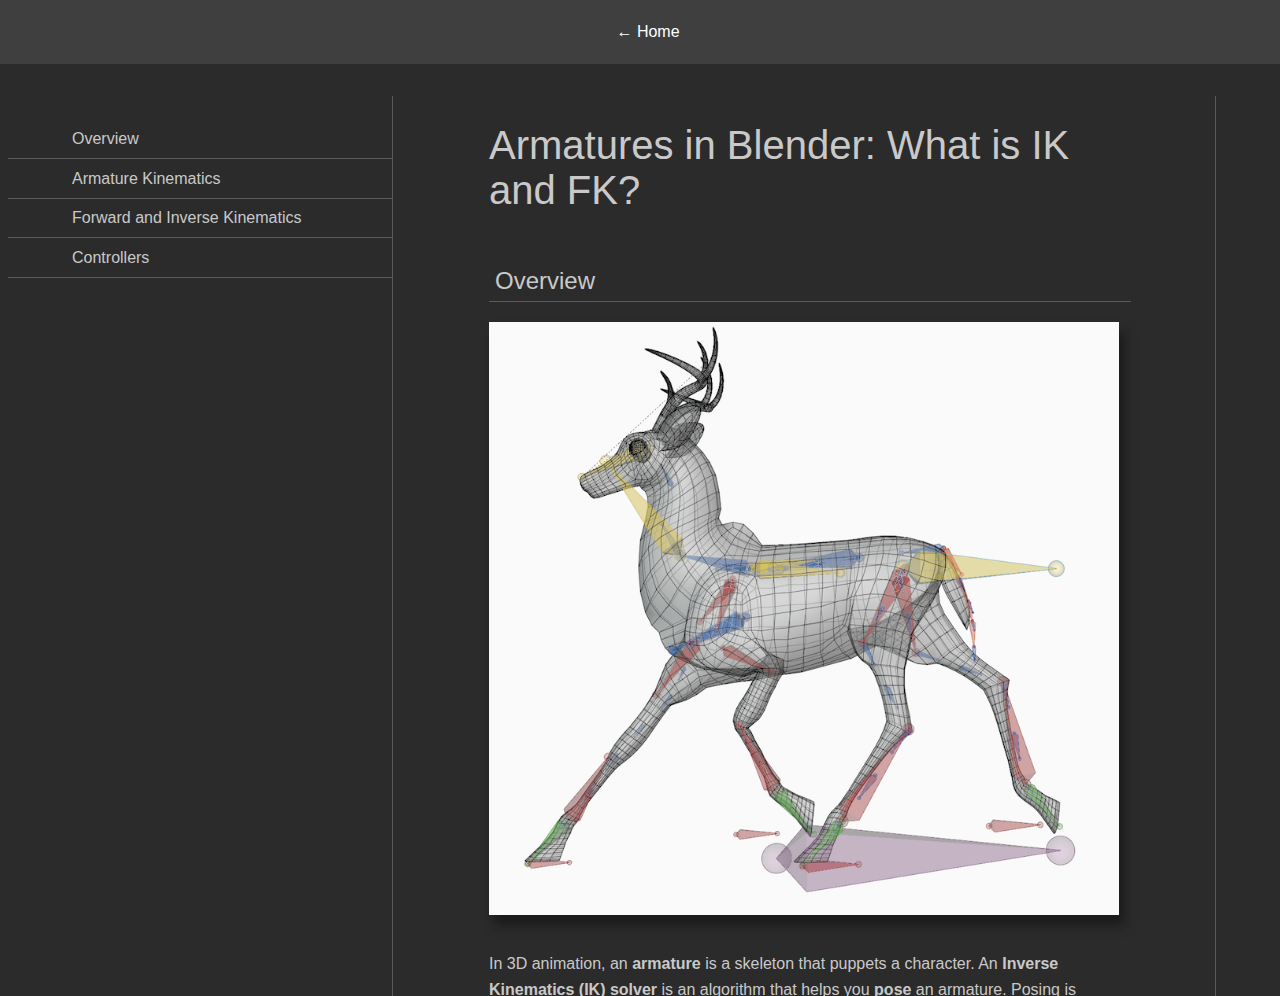
==== articles/ik/ik.html @ 30133704 "added files to ik folder" ====
<!DOCTYPE html>

<html>
<head>
    <title>
        Inverse Kinematics (IK) in Blender
    </title>
</head>

<style>

a{
    text-decoration:none;
    color: silver;
}

body{
    background-color:rgb(43, 43, 43);
    margin:0;
}
article{
    height:100vh;
    margin-right:4em;
    padding-right:6em;
    padding-left:6em;
    border-right: 1px solid rgb(90, 90, 90);
    border-left: 1px solid rgb(90, 90, 90);
    overflow: scroll;
}

#home{
    display:flex;
    align-items: center;
    justify-content: center;
    height: 4em;
    padding-left: 1em;
    font-family: sans-serif;
    background-color: rgb(63, 63, 63);
    color:white;
    margin-bottom: 2em;
}

#article_nav_container{
    display:flex;
}

.nav_container{
    display:flex;
    width:24em;
    padding:4px;
    flex-direction: column;
}

.nav{
    width:24em;
    padding:4px;
}
.nav li{
    text-decoration:none;
    font-family:Verdana, Geneva, Tahoma, sans-serif;
    font-size:16px;
    border-bottom:1px solid rgb(90, 90, 90);
    padding:0.4em;
    padding-left:4em;
}

.nav li:hover{
    background-color:rgb(84, 84, 84);
}
.nav ul{
    padding:0;
}

h1{
    font-family:sans-serif;
    font-size:40px;
    color:rgb(201, 201, 201);
    font-weight: 100;
}

h2{
    margin-top:2em;
    font-family:sans-serif;
    font-size:24px;
    color:rgb(201, 201, 201);
    font-weight:100;
    width:100%;
    border-bottom:1px solid rgb(90, 90, 90);
    padding:6px;
}

p, li{
    font-family:Verdana, Geneva, Tahoma, sans-serif;
    font-size: 16px;
    color:rgb(201, 201, 201);
    line-height:1.6;
}

.li_step{
    padding:6px;
    list-style:square;
}

img{
    display:inline-block;
    box-shadow:5px 10px 10px rgba(10,10,10,0.5);
    margin-bottom:1em;
    max-width: 100%;
}

.step{
    padding-left:10px;
    width:100%;
    margin:auto;
    margin-bottom: 2em;
    border-left:1px solid rgb(92, 92, 92);
}

.step_n{
    color:silver;
    font-weight: bold;
    font-size:28px;
    border-radius: 100%;
    padding-right:12px;
    padding-left:12px;
    padding-top:6px;
    padding-bottom:4px;
    margin-right:1em;
}

code{
    color:rgb(120, 209, 250);
    padding-top:2px;
    padding-left:4px;
    padding-right:4px;
    border-radius:2px;
    font-size:16px;
    border-top:1px solid rgb(140, 140, 140);
    border-right:1px solid rgb(140, 140, 140);
    border-bottom:1px solid rgb(0, 0, 0);
    border-left:1px solid rgb(0, 0, 0);
}

.key{
    display:inline;
    background-color:rgb(191, 191, 191);
    color:rgb(0, 0, 0);
    padding-left:6px;
    padding-right:6px;
    padding-top:2px;
    border-radius: 2px;
    font-size:14px;
    border-top: 2px solid rgb(230, 230, 230);
    border-bottom: 2px solid rgb(123, 123, 123);
}

#logo{
        width:5em;
        height:8em;
        background-image: url('../logo.png');
        background-size:cover;
        align-self: center;
        margin-top:1em;
        margin-bottom: 1em;
    }

.c{
    border:none;
    color:silver;
}

table, td, th{
    border:1px solid silver;
    border-collapse: collapse;
    font-family:monospace;
    font-size: 14px;
    color:rgb(201, 201, 201);
    line-height:1.6;
    padding:6px;
}
</style>

<body> 
<a id="home" href="../../index.html">&larr; Home</a>
<div id="article_nav_container">
    <div class="nav_container">
        <ul class="nav">
            <a href="ik.html#overview"><li>Overview</li></a>
            <a href="ik.html#armature"><li>Armature Kinematics</li></a>
            <a href="ik.html#fkik"><li>Forward and Inverse Kinematics</li></a>
            <a href="ik.html#controllers"><li>Controllers</li></a>
        </ul>
    </div>

    <article>
        <h1>Armatures in Blender: What is IK and FK?</h1>
        <h2 id="overview">Overview</h2>
        <img src="intro.png">
        <p>
            In 3D animation, an <b>armature</b> is a skeleton that puppets a character. 
            An <b>Inverse Kinematics (IK) solver</b> is an algorithm that helps you <b>pose</b> an armature.
            Posing is placing a character's limbs into a certain position, like standing or sitting. 
         </p>  
         <h2 id="armature">Armature Kinematics</h2>
        <p>
            An armature is made of connected <b>bones</b>. Each bone is 
            fixed in place by its <b>root</b> and rotates within a sphere of motion.
        </p>
        <img src="bone.png" style="box-shadow:none;margin-left:10em;"/>
        <p>
            Bones are connected by their roots to form joints. The root of the first bone is the root 
            of the armature. The tip of the last bone is the <b>end effector</b>. 
        </p>
        <img src="armature.png" style="box-shadow:none;margin-top:1em;margin-left:2em;"/>
        <p>
            Connected bones form a hierarchy where a <b>parent (p)</b> bone controls a <b>child (c)</b> bone.
        </p>
        <img src="p_c.png" style="box-shadow:none;margin-top:1em;margin-left:2em;"/>
        <p>
       
        <p>
            Here's the same armature in motion. The circles of rotation get bigger 
            as we move up the parent-child hierarchy. 
            The root bone rotates the entire armature while the last bone only rotates itself.
        </p>
        <img src="rotations.gif" style="box-shadow:none;margin-top:1em;width:30em;"/>
        
        <h2 id="fkik">Forward and Inverse Kinematics</h2>
      
       <p>
          There are two ways to pose an armature: <b>FK</b>  (Forward Kinematics) and <b>IK</b> (Inverse Kinematics).
       </p>
        <p>
            <b>FK (Forward Kinematics)</b>: Rotate the root bone first and then all of its child bones. The end effector is positioned last. 
        </p>
        <img src="fk_calc.png"style="box-shadow:none;">
        <img src="fk.gif"style="box-shadow:none;width:30em;">
        <p>
            <b>IK (Inverse Kinematics)</b>: Position the end effector while an IK solver automatically rotates the parent bones in reverse order.
           This is convenient for animation since it's easier to think in <b>locations</b> rather than <b>rotations</b>. 
        </p>
        <img src="ik_calc.png"style="box-shadow:none;">
        <img src="ik.gif"style="box-shadow:none;width:30em;">
         <p>
            IK is the inverse of FK, hence the name.
        </p>
        <table>
             <tr>
                 <th></th>
                 <th>first</th>
                 <th>last</th>
             </tr>
             <tr>
                 <th scope="row">FK</th>
                 <td>root bone</td>
                 <td>end effector</td>
             </tr>
             <tr>
                 <th scope="row">IK</th>
                 <td>end effector</td>
                 <td>root bone</td>
             </tr>
         </table>
         <p>
             In Blender, IK is applied to one bone called the <b>IK bone</b>. This is the bone that we want to move around. 
             All of the bones that an IK solver rotates is the <b>IK chain</b>.
         </p>
         <img src="ikchain.png"style="box-shadow:none;margin-top:1em;">
         <h2 id="controllers">Controllers</h2>
         <img src="cbones.png">
         <p>
            You can't pose an IK chain directly, so you must use <b>controllers.</b>
            Controllers are bones attached to the the IK chain.
         </p>
         <p>
           In Blender, an IK solver uses two controllers: <b>targets</b> and <b>poles</b>. 
         </p>
          <p>
             <b>Target</b>: Controls the end effector location.
          </p>
          <p>
            <b>Pole</b>: Controls the rotation of the IK chain, simliar to an elbow or knee.
         </p>
          <p>
              
          </p>
         <img src="pole_target.gif"style="box-shadow:none;width:30em;">
          <p>The reason a pole controller is needed for characters is because there are many ways for the IK solver to position an elbow. It will pick a position, but it may not be the one you want. The pole controller allows you to specify this.</p>
         <img src="ik_solutions.png">
         <h2 id="summary">Summary</h2>
      <p>
        An armature is a skeleton that controls a 3D character. An armature 
        moves based on the hierarchical connections of its bones. The tip of an armature
        that interacts with its environment is the <b>end effector</b>. 
    </p>
    <p>
        <b>Forward Kinematics (FK)</b>
        is moving each bone separately to position the end effector. An <b>Inverse Kinematics (IK) solver</b>
        is an algorithm that rotates armature bones whenever we move the end effector. An 
        <b>IK chain</b> is all of the bones that an IK solver rotates.  
    </p>
    <p>
        A <b>controller</b> is a detached bone that we use to indirectly manipulate an IK chain.
       A <b>target</b> is a controller that positions an end effector, like a hand. A <b>pole</b> is a controller
       that controls the roll of an IK chain, like an elbow. 
    </p>
    </article>

</div>

</body>
</html>
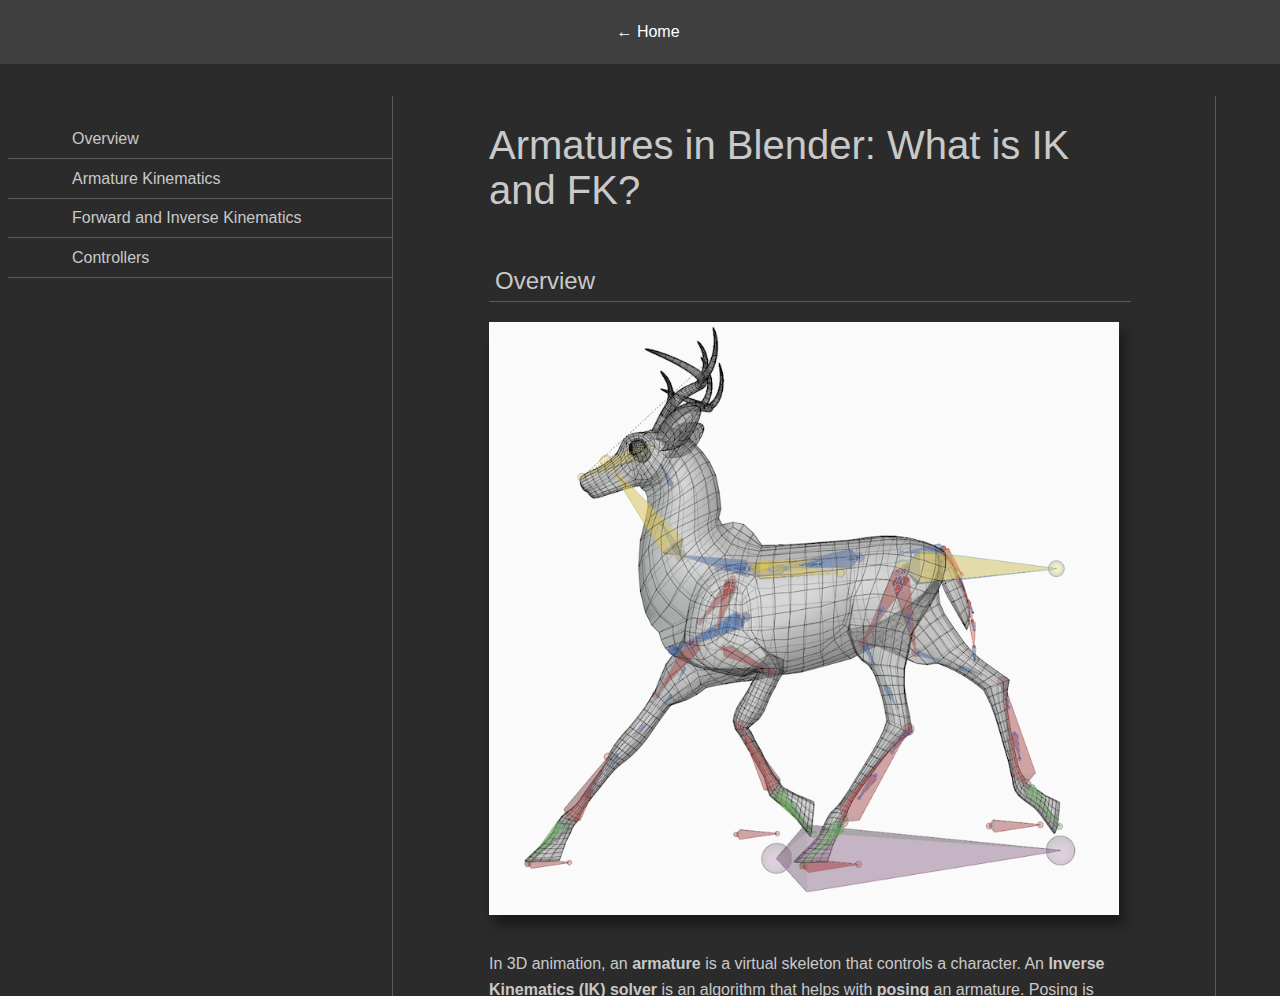
==== commit e3bbffe8: "Update ik.html" ====
--- a/articles/ik/ik.html
+++ b/articles/ik/ik.html
@@ -197,9 +197,9 @@
         <h2 id="overview">Overview</h2>
         <img src="intro.png">
         <p>
-            In 3D animation, an <b>armature</b> is a skeleton that puppets a character. 
-            An <b>Inverse Kinematics (IK) solver</b> is an algorithm that helps you <b>pose</b> an armature.
-            Posing is placing a character's limbs into a certain position, like standing or sitting. 
+            In 3D animation, an <b>armature</b> is a virtual skeleton that controls a character.
+            An <b>Inverse Kinematics (IK) solver</b> is an algorithm that helps with <b>posing</b> an armature.
+            Posing is rotating parts of the armature into certain positions, like standing or sitting.  
          </p>  
          <h2 id="armature">Armature Kinematics</h2>
         <p>
@@ -309,4 +309,4 @@
 </div>
 
 </body>
-</html>+</html>
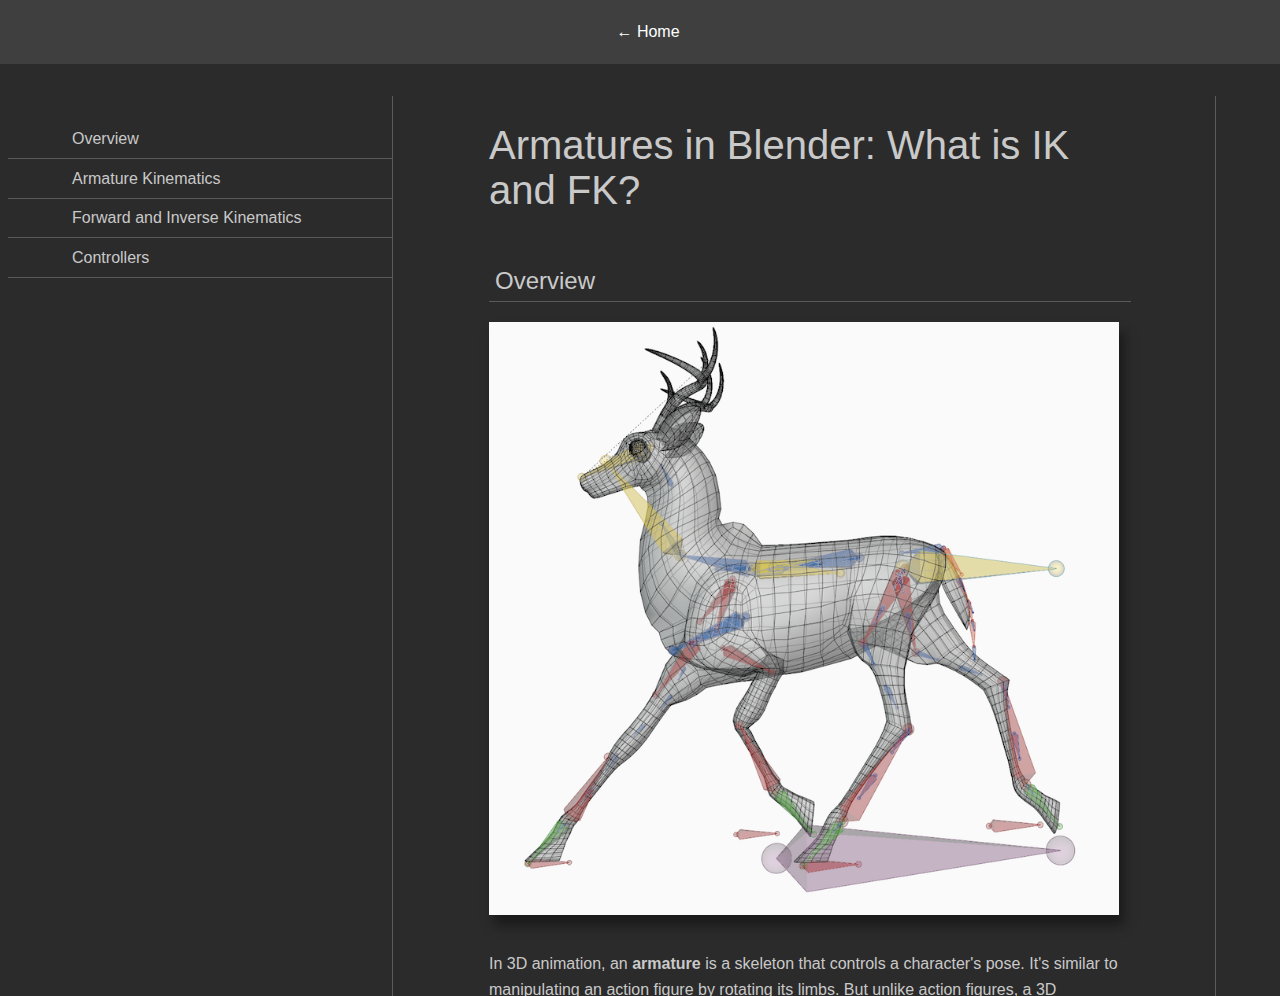
==== commit 796b35b4: "Update ik.html" ====
--- a/articles/ik/ik.html
+++ b/articles/ik/ik.html
@@ -197,10 +197,15 @@
         <h2 id="overview">Overview</h2>
         <img src="intro.png">
         <p>
-            In 3D animation, an <b>armature</b> is a virtual skeleton that controls a character.
-            An <b>Inverse Kinematics (IK) solver</b> is an algorithm that helps with <b>posing</b> an armature.
-            Posing is rotating parts of the armature into certain positions, like standing or sitting.  
+            In 3D animation, an <b>armature</b> is a skeleton that controls a character's pose. It's similar to manipulating an action figure by rotating its limbs.
+            But unlike action figures, a 3D armature enforces a hierarchy of bone connections. As a result, you can't nudge the hand to move the rest of the arm; you 
+            must rotate each part of arm individually, starting from the shoulder. This is called <b>Forward Kinematics (FK).</b>
+            As you can imagine, FK is an inconvenient method to pose a character if its armature has many bones. Fortunately,
+            <b>Inverse Kinematics (IK)</b> is an algorithm that automatically positions multiple connected bones so that you only have to move one bone, like an action figure.  
          </p>  
+        <p>
+            This article explains both IK and FK.
+        </p>
          <h2 id="armature">Armature Kinematics</h2>
         <p>
             An armature is made of connected <b>bones</b>. Each bone is 
